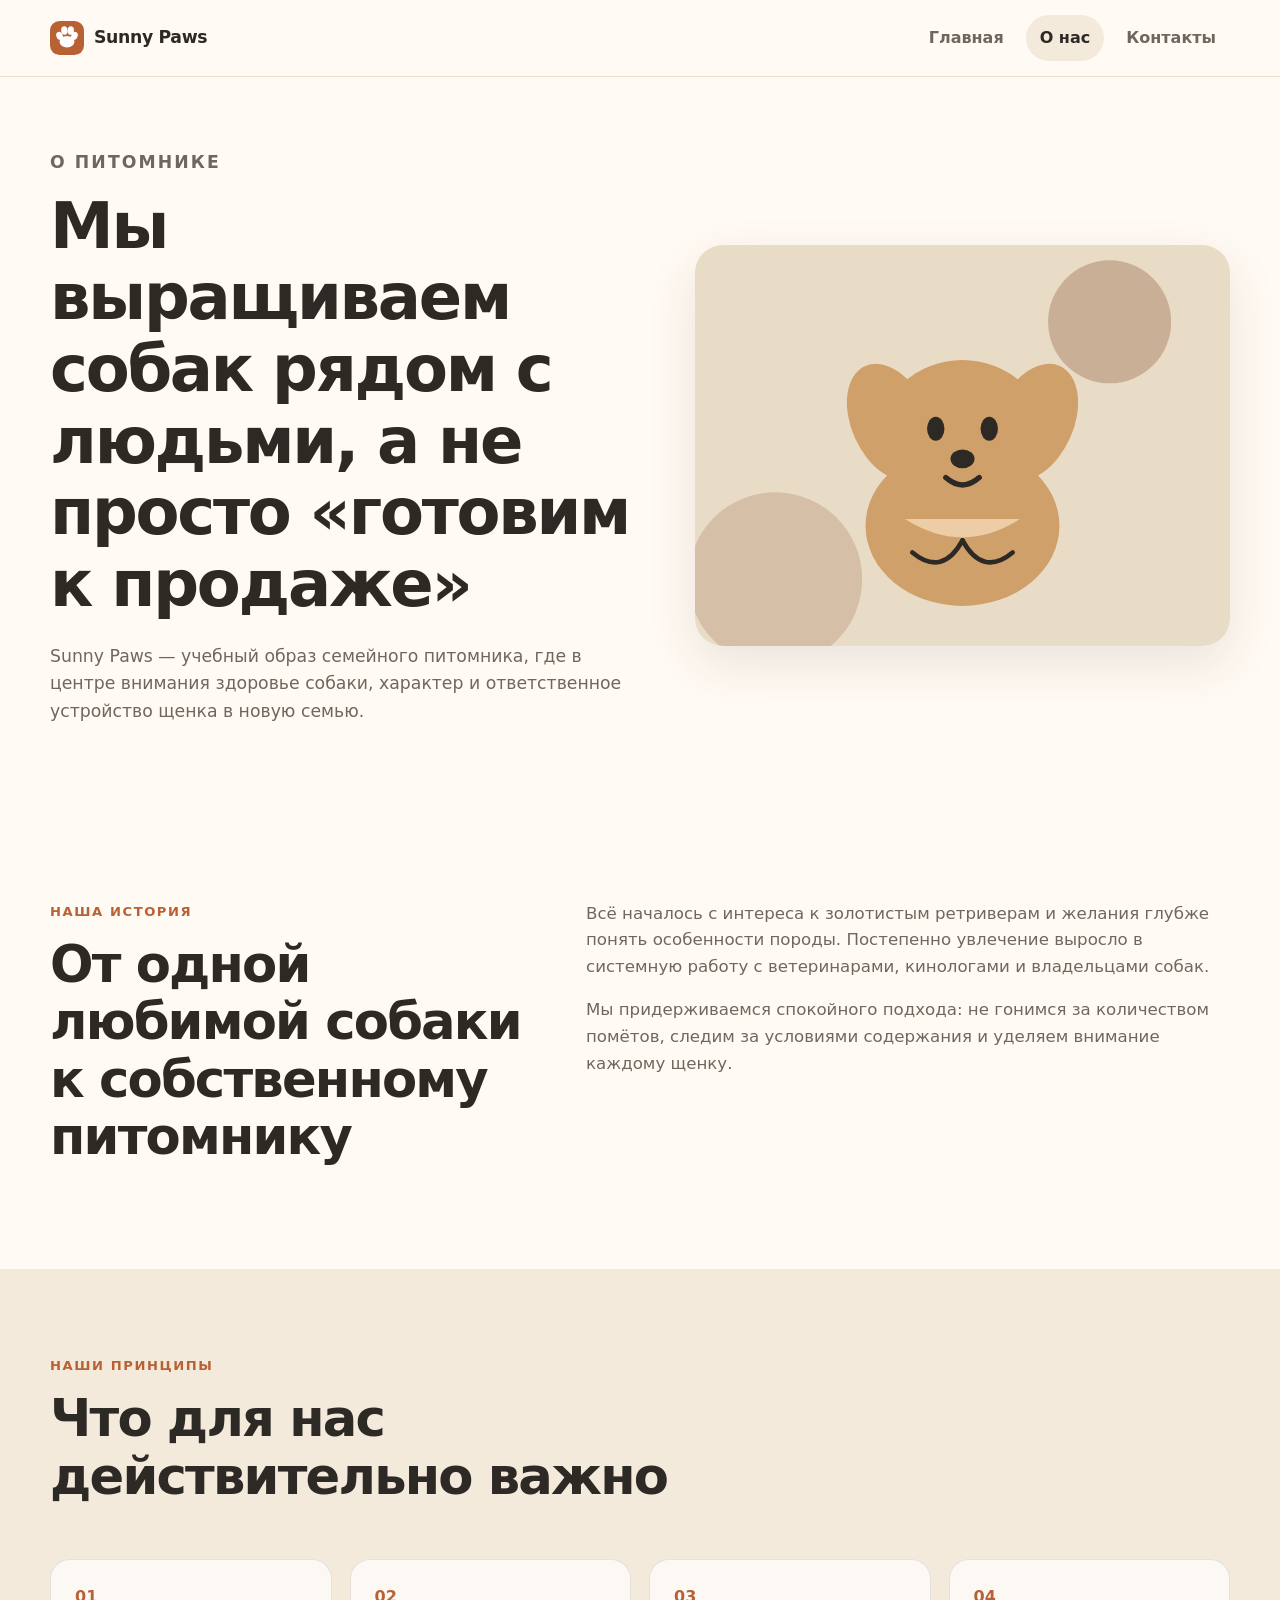
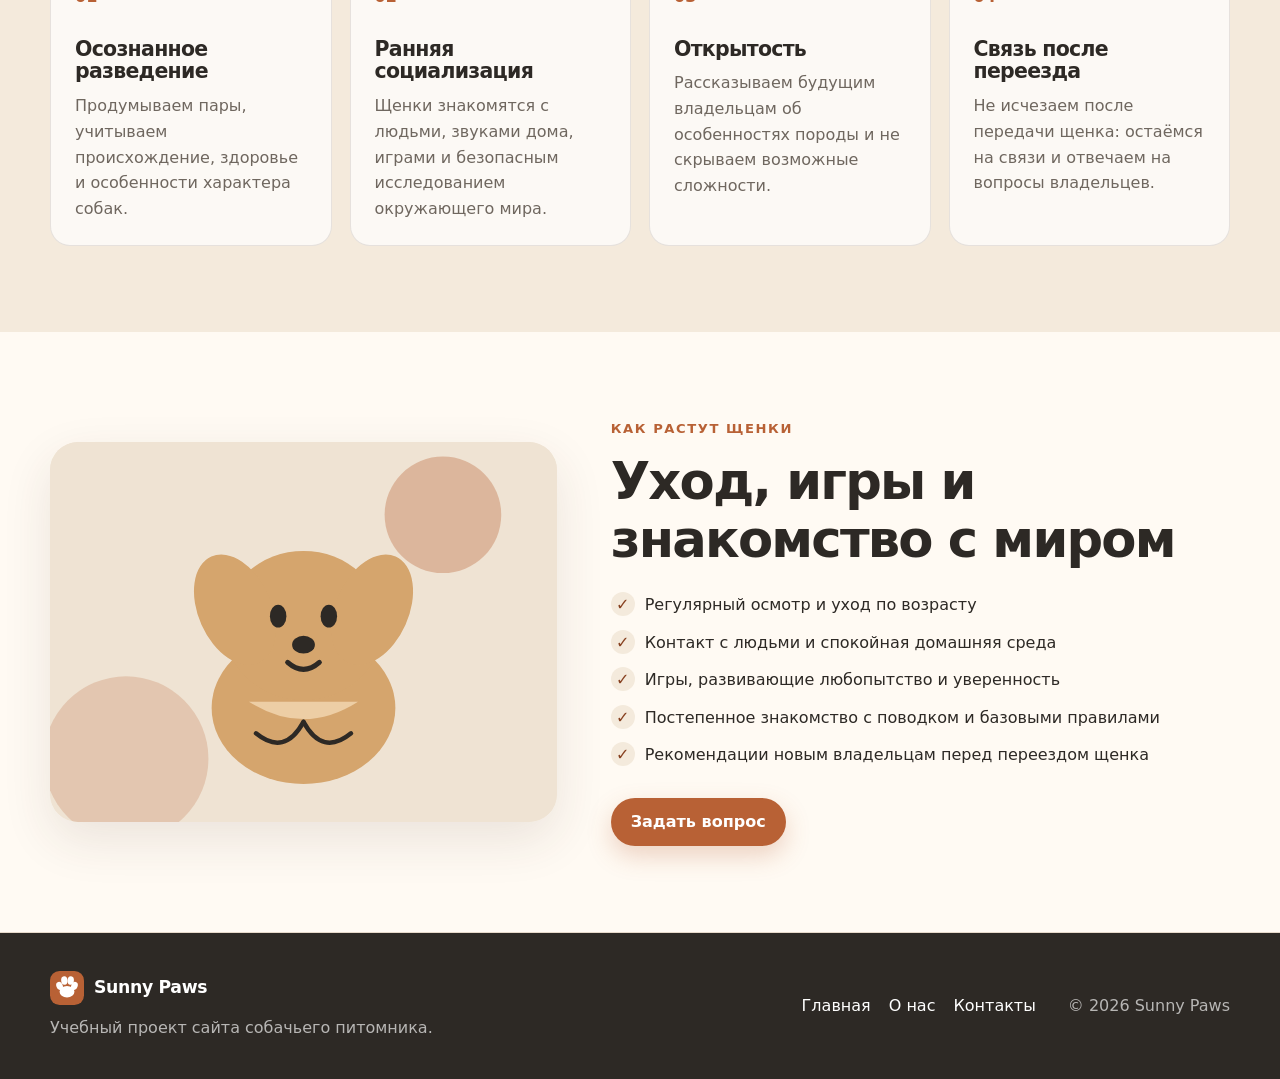
==== about.html @ 7658da3b "c" ====
<!DOCTYPE html>
<html lang="ru">
<head>
  <meta charset="UTF-8">
  <meta name="viewport" content="width=device-width, initial-scale=1.0">
  <meta name="description" content="О питомнике Sunny Paws: подход к разведению, уходу и социализации золотистых ретриверов.">
  <title>О нас — Sunny Paws</title>
  <link rel="icon" href="images/paw.svg" type="image/svg+xml">
  <link rel="stylesheet" href="css/style.css">
  <link rel="stylesheet" href="css/responsive.css">
  <script src="js/script.js" defer></script>
</head>
<body>
  <header class="site-header">
    <div class="container header-inner">
      <a class="logo" href="index.html" aria-label="Sunny Paws — на главную">
        <img src="images/paw.svg" alt="" width="34" height="34">
        <span>Sunny Paws</span>
      </a>

      <button class="menu-toggle" type="button" aria-label="Открыть меню" aria-expanded="false" aria-controls="main-nav">
        <span></span>
        <span></span>
        <span></span>
      </button>

      <nav class="main-nav" id="main-nav" aria-label="Основная навигация">
        <a href="index.html">Главная</a>
        <a class="active" href="about.html" aria-current="page">О нас</a>
        <a href="contacts.html">Контакты</a>
      </nav>
    </div>
  </header>

  <main>
    <section class="page-hero">
      <div class="container page-hero-grid">
        <div>
          <p class="eyebrow">О питомнике</p>
          <h1>Мы выращиваем собак рядом с людьми, а не просто «готовим к продаже»</h1>
          <p>
            Sunny Paws — учебный образ семейного питомника, где в центре внимания
            здоровье собаки, характер и ответственное устройство щенка в новую семью.
          </p>
        </div>
        <img src="images/about-dog.svg" alt="Иллюстрация золотистого ретривера">
      </div>
    </section>

    <section class="section">
      <div class="container story-grid">
        <div>
          <p class="eyebrow">Наша история</p>
          <h2>От одной любимой собаки к собственному питомнику</h2>
        </div>
        <div class="story-copy">
          <p>
            Всё началось с интереса к золотистым ретриверам и желания глубже понять
            особенности породы. Постепенно увлечение выросло в системную работу с
            ветеринарами, кинологами и владельцами собак.
          </p>
          <p>
            Мы придерживаемся спокойного подхода: не гонимся за количеством помётов,
            следим за условиями содержания и уделяем внимание каждому щенку.
          </p>
        </div>
      </div>
    </section>

    <section class="section section-soft">
      <div class="container">
        <div class="section-heading">
          <div>
            <p class="eyebrow">Наши принципы</p>
            <h2>Что для нас действительно важно</h2>
          </div>
        </div>

        <div class="principles-grid">
          <article class="principle-card">
            <span>01</span>
            <h3>Осознанное разведение</h3>
            <p>Продумываем пары, учитываем происхождение, здоровье и особенности характера собак.</p>
          </article>
          <article class="principle-card">
            <span>02</span>
            <h3>Ранняя социализация</h3>
            <p>Щенки знакомятся с людьми, звуками дома, играми и безопасным исследованием окружающего мира.</p>
          </article>
          <article class="principle-card">
            <span>03</span>
            <h3>Открытость</h3>
            <p>Рассказываем будущим владельцам об особенностях породы и не скрываем возможные сложности.</p>
          </article>
          <article class="principle-card">
            <span>04</span>
            <h3>Связь после переезда</h3>
            <p>Не исчезаем после передачи щенка: остаёмся на связи и отвечаем на вопросы владельцев.</p>
          </article>
        </div>
      </div>
    </section>

    <section class="section">
      <div class="container routine-grid">
        <img src="images/care-dog.svg" alt="Собака на прогулке">
        <div>
          <p class="eyebrow">Как растут щенки</p>
          <h2>Уход, игры и знакомство с миром</h2>
          <ul class="check-list">
            <li>Регулярный осмотр и уход по возрасту</li>
            <li>Контакт с людьми и спокойная домашняя среда</li>
            <li>Игры, развивающие любопытство и уверенность</li>
            <li>Постепенное знакомство с поводком и базовыми правилами</li>
            <li>Рекомендации новым владельцам перед переездом щенка</li>
          </ul>
          <a class="button button-primary" href="contacts.html">Задать вопрос</a>
        </div>
      </div>
    </section>
  </main>

  <footer class="site-footer">
    <div class="container footer-inner">
      <div>
        <a class="logo footer-logo" href="index.html">
          <img src="images/paw.svg" alt="" width="30" height="30">
          <span>Sunny Paws</span>
        </a>
        <p>Учебный проект сайта собачьего питомника.</p>
      </div>
      <nav class="footer-nav" aria-label="Навигация в подвале">
        <a href="index.html">Главная</a>
        <a href="about.html">О нас</a>
        <a href="contacts.html">Контакты</a>
      </nav>
      <p class="copyright">© <span data-current-year></span> Sunny Paws</p>
    </div>
  </footer>
</body>
</html>
---- css/style.css ----
:root {
  --bg: #fffaf3;
  --surface: #ffffff;
  --surface-soft: #f4eadc;
  --text: #2d2925;
  --muted: #6f675f;
  --accent: #b86135;
  --accent-dark: #874120;
  --line: #e6d9ca;
  --success: #2f6c4e;
  --danger: #b13d3d;
  --shadow: 0 18px 50px rgba(70, 49, 34, 0.11);
  --radius-lg: 28px;
  --radius-md: 20px;
  --radius-sm: 12px;
  --container: 1180px;
}

* {
  box-sizing: border-box;
}

html {
  scroll-behavior: smooth;
}

body {
  margin: 0;
  font-family: Inter, ui-sans-serif, system-ui, -apple-system, BlinkMacSystemFont, "Segoe UI", sans-serif;
  color: var(--text);
  background: var(--bg);
  line-height: 1.6;
}

body.menu-open {
  overflow: hidden;
}

img {
  display: block;
  max-width: 100%;
}

a {
  color: inherit;
}

button,
input,
textarea {
  font: inherit;
}

button,
a {
  -webkit-tap-highlight-color: transparent;
}

.container {
  width: min(calc(100% - 40px), var(--container));
  margin-inline: auto;
}

.site-header {
  position: sticky;
  top: 0;
  z-index: 100;
  background: rgba(255, 250, 243, 0.94);
  border-bottom: 1px solid rgba(230, 217, 202, 0.8);
  backdrop-filter: blur(12px);
}

.header-inner {
  min-height: 76px;
  display: flex;
  align-items: center;
  justify-content: space-between;
  gap: 24px;
}

.logo {
  display: inline-flex;
  align-items: center;
  gap: 10px;
  text-decoration: none;
  font-weight: 800;
  font-size: 1.08rem;
  letter-spacing: -0.02em;
}

.logo img {
  width: 34px;
  height: 34px;
}

.main-nav {
  display: flex;
  align-items: center;
  gap: 8px;
}

.main-nav a,
.footer-nav a {
  text-decoration: none;
}

.main-nav a {
  padding: 10px 14px;
  border-radius: 999px;
  color: var(--muted);
  font-weight: 700;
  transition: color 0.2s ease, background 0.2s ease;
}

.main-nav a:hover,
.main-nav a:focus-visible,
.main-nav a.active {
  color: var(--text);
  background: var(--surface-soft);
  outline: none;
}

.menu-toggle {
  display: none;
  width: 44px;
  height: 44px;
  padding: 10px;
  border: 1px solid var(--line);
  border-radius: 12px;
  background: var(--surface);
  cursor: pointer;
}

.menu-toggle span {
  display: block;
  width: 100%;
  height: 2px;
  margin: 4px 0;
  background: var(--text);
  border-radius: 999px;
  transition: transform 0.2s ease, opacity 0.2s ease;
}

.hero {
  padding: 74px 0 54px;
}

.hero-grid,
.page-hero-grid {
  display: grid;
  grid-template-columns: minmax(0, 1.05fr) minmax(320px, 0.95fr);
  align-items: center;
  gap: 54px;
}

.eyebrow {
  margin: 0 0 14px;
  color: var(--accent);
  font-weight: 800;
  font-size: 0.82rem;
  letter-spacing: 0.12em;
  text-transform: uppercase;
}

h1,
h2,
h3,
p {
  margin-top: 0;
}

h1,
h2,
h3 {
  line-height: 1.12;
  letter-spacing: -0.035em;
}

h1 {
  margin-bottom: 22px;
  font-size: clamp(2.7rem, 6vw, 5.6rem);
  max-width: 900px;
}

h2 {
  margin-bottom: 18px;
  font-size: clamp(2rem, 4vw, 3.3rem);
}

h3 {
  margin-bottom: 10px;
  font-size: 1.28rem;
}

.hero-text,
.page-hero p,
.section-heading > p,
.story-copy,
.cta p {
  color: var(--muted);
}

.hero-text {
  max-width: 660px;
  margin-bottom: 30px;
  font-size: 1.12rem;
}

.hero-actions {
  display: flex;
  flex-wrap: wrap;
  gap: 12px;
}

.button {
  display: inline-flex;
  align-items: center;
  justify-content: center;
  min-height: 48px;
  padding: 0 20px;
  border: 0;
  border-radius: 999px;
  text-decoration: none;
  font-weight: 800;
  cursor: pointer;
  transition: transform 0.2s ease, box-shadow 0.2s ease, background 0.2s ease;
}

.button:hover {
  transform: translateY(-2px);
}

.button:focus-visible {
  outline: 3px solid rgba(184, 97, 53, 0.28);
  outline-offset: 3px;
}

.button-primary {
  color: #fff;
  background: var(--accent);
  box-shadow: 0 10px 24px rgba(184, 97, 53, 0.25);
}

.button-primary:hover {
  background: var(--accent-dark);
}

.button-secondary {
  color: var(--text);
  background: var(--surface);
  border: 1px solid var(--line);
}

.button-light {
  flex: 0 0 auto;
  color: var(--accent-dark);
  background: #fff;
}

.hero-visual,
.page-hero-grid > img,
.routine-grid > img {
  overflow: hidden;
  border-radius: var(--radius-lg);
  background: var(--surface-soft);
  box-shadow: var(--shadow);
}

.hero-visual img {
  width: 100%;
  aspect-ratio: 1 / 1;
  object-fit: cover;
}

.hero-facts {
  display: grid;
  grid-template-columns: repeat(3, 1fr);
  gap: 12px;
  max-width: 660px;
  margin: 34px 0 0;
  padding: 0;
  list-style: none;
}

.hero-facts li {
  padding: 16px;
  border: 1px solid var(--line);
  border-radius: var(--radius-sm);
  background: rgba(255, 255, 255, 0.6);
}

.hero-facts strong,
.hero-facts span {
  display: block;
}

.hero-facts strong {
  font-size: 1.3rem;
}

.hero-facts span {
  margin-top: 2px;
  color: var(--muted);
  font-size: 0.82rem;
  line-height: 1.35;
}

.section {
  padding: 86px 0;
}

.section-soft {
  background: var(--surface-soft);
}

.section-heading {
  display: grid;
  grid-template-columns: minmax(0, 1.1fr) minmax(260px, 0.9fr);
  gap: 32px;
  align-items: end;
  margin-bottom: 36px;
}

.section-heading.compact {
  display: block;
  margin-bottom: 0;
}

.dog-grid {
  display: grid;
  grid-template-columns: repeat(3, 1fr);
  gap: 22px;
}

.dog-card {
  overflow: hidden;
  border: 1px solid var(--line);
  border-radius: var(--radius-md);
  background: var(--surface);
  box-shadow: 0 10px 30px rgba(70, 49, 34, 0.07);
  transition: transform 0.2s ease, box-shadow 0.2s ease;
}

.dog-card:hover {
  transform: translateY(-5px);
  box-shadow: var(--shadow);
}

.dog-card > img {
  width: 100%;
  aspect-ratio: 4 / 3;
  object-fit: cover;
}

.dog-card-body {
  padding: 22px;
}

.dog-card-body > p {
  min-height: 76px;
  color: var(--muted);
}

.dog-card-top {
  display: flex;
  justify-content: space-between;
  align-items: start;
  gap: 12px;
}

.badge {
  padding: 5px 9px;
  border-radius: 999px;
  background: var(--surface-soft);
  color: var(--accent-dark);
  font-size: 0.76rem;
  font-weight: 800;
}

.dog-meta {
  display: grid;
  grid-template-columns: 1fr 1fr;
  gap: 10px;
  margin: 18px 0 0;
}

.dog-meta div {
  padding-top: 12px;
  border-top: 1px solid var(--line);
}

.dog-meta dt {
  color: var(--muted);
  font-size: 0.78rem;
}

.dog-meta dd {
  margin: 2px 0 0;
  font-weight: 800;
}

.benefits-grid {
  display: grid;
  grid-template-columns: 0.8fr 1.2fr;
  gap: 50px;
  align-items: start;
}

.benefits {
  display: grid;
  gap: 14px;
}

.benefit {
  display: grid;
  grid-template-columns: auto 1fr;
  gap: 18px;
  padding: 24px;
  border-radius: var(--radius-md);
  background: rgba(255, 255, 255, 0.72);
}

.benefit p,
.principle-card p {
  margin-bottom: 0;
  color: var(--muted);
}

.benefit-number {
  display: grid;
  place-items: center;
  width: 48px;
  height: 48px;
  border-radius: 50%;
  background: var(--text);
  color: #fff;
  font-weight: 800;
}

.cta {
  display: flex;
  align-items: center;
  justify-content: space-between;
  gap: 34px;
  padding: 44px;
  border-radius: var(--radius-lg);
  color: #fff;
  background: var(--accent);
}

.cta h2 {
  max-width: 720px;
}

.cta p {
  max-width: 700px;
  margin-bottom: 0;
  color: rgba(255, 255, 255, 0.82);
}

.cta .eyebrow {
  color: #ffe6d5;
}

.site-footer {
  padding: 38px 0;
  border-top: 1px solid var(--line);
  background: #2d2925;
  color: #fff;
}

.footer-inner {
  display: grid;
  grid-template-columns: 1fr auto auto;
  align-items: center;
  gap: 32px;
}

.footer-logo {
  margin-bottom: 10px;
}

.footer-inner p {
  margin-bottom: 0;
  color: rgba(255, 255, 255, 0.66);
}

.footer-nav {
  display: flex;
  gap: 18px;
}

.footer-nav a:hover,
.footer-nav a:focus-visible {
  text-decoration: underline;
}

.copyright {
  white-space: nowrap;
}

.page-hero {
  padding: 72px 0;
}

.page-hero h1 {
  font-size: clamp(2.5rem, 5vw, 4.6rem);
}

.page-hero p {
  max-width: 670px;
  font-size: 1.08rem;
}

.page-hero-grid > img {
  width: 100%;
  aspect-ratio: 4 / 3;
  object-fit: cover;
}

.story-grid {
  display: grid;
  grid-template-columns: 0.85fr 1.15fr;
  gap: 60px;
}

.story-copy {
  font-size: 1.04rem;
}

.principles-grid {
  display: grid;
  grid-template-columns: repeat(4, 1fr);
  gap: 18px;
}

.principle-card {
  min-height: 230px;
  padding: 24px;
  border: 1px solid rgba(111, 103, 95, 0.16);
  border-radius: var(--radius-md);
  background: rgba(255, 255, 255, 0.72);
}

.principle-card > span {
  display: inline-block;
  margin-bottom: 28px;
  color: var(--accent);
  font-weight: 900;
}

.routine-grid {
  display: grid;
  grid-template-columns: 0.9fr 1.1fr;
  align-items: center;
  gap: 54px;
}

.routine-grid > img {
  width: 100%;
  aspect-ratio: 4 / 3;
  object-fit: cover;
}

.check-list {
  display: grid;
  gap: 12px;
  margin: 24px 0 30px;
  padding: 0;
  list-style: none;
}

.check-list li {
  position: relative;
  padding-left: 34px;
}

.check-list li::before {
  content: "✓";
  position: absolute;
  left: 0;
  top: 0;
  display: grid;
  place-items: center;
  width: 24px;
  height: 24px;
  border-radius: 50%;
  background: var(--surface-soft);
  color: var(--accent-dark);
  font-weight: 900;
}

.contact-grid {
  display: grid;
  grid-template-columns: 0.75fr 1.25fr;
  gap: 30px;
  align-items: start;
}

.contact-panel,
.form-card {
  border-radius: var(--radius-lg);
}

.contact-panel {
  padding: 32px;
  background: var(--text);
  color: #fff;
}

.contact-panel .eyebrow {
  color: #f5c7a9;
}

.contact-list {
  display: grid;
  gap: 22px;
  margin-top: 30px;
}

.contact-list div {
  padding-bottom: 18px;
  border-bottom: 1px solid rgba(255, 255, 255, 0.14);
}

.contact-label {
  display: block;
  margin-bottom: 4px;
  color: rgba(255, 255, 255, 0.58);
  font-size: 0.78rem;
  font-weight: 800;
  letter-spacing: 0.08em;
  text-transform: uppercase;
}

.contact-list a {
  text-underline-offset: 4px;
}

.contact-list p {
  margin-bottom: 0;
}

.contact-note {
  margin: 28px 0 0;
  color: rgba(255, 255, 255, 0.62);
  font-size: 0.9rem;
}

.form-card {
  padding: 34px;
  border: 1px solid var(--line);
  background: var(--surface);
  box-shadow: var(--shadow);
}

.form-row {
  display: grid;
  grid-template-columns: 1fr 1fr;
  gap: 16px;
}

.form-group {
  margin-bottom: 18px;
}

.form-group label {
  display: inline-block;
  margin-bottom: 7px;
  font-weight: 800;
}

input,
textarea {
  width: 100%;
  border: 1px solid #cab9a7;
  border-radius: 12px;
  background: #fffdf9;
  color: var(--text);
  outline: none;
  transition: border-color 0.2s ease, box-shadow 0.2s ease;
}

input {
  height: 50px;
  padding: 0 14px;
}

textarea {
  min-height: 145px;
  padding: 14px;
  resize: vertical;
}

input:focus,
textarea:focus {
  border-color: var(--accent);
  box-shadow: 0 0 0 4px rgba(184, 97, 53, 0.12);
}

input.is-invalid,
textarea.is-invalid {
  border-color: var(--danger);
}

.error-message {
  display: block;
  min-height: 20px;
  margin-top: 5px;
  color: var(--danger);
  font-size: 0.8rem;
}

.checkbox {
  display: flex;
  gap: 10px;
  align-items: flex-start;
  margin-top: 4px;
  color: var(--muted);
  cursor: pointer;
}

.checkbox input {
  flex: 0 0 auto;
  width: 18px;
  height: 18px;
  margin-top: 3px;
}

.checkbox-error {
  margin-bottom: 12px;
}

.submit-button {
  width: 100%;
  margin-top: 6px;
}

.form-status {
  display: none;
  margin-top: 16px;
  padding: 13px 15px;
  border-radius: 12px;
  font-weight: 700;
}

.form-status.success {
  display: block;
  color: var(--success);
  background: #e9f4ee;
}

.form-status.error {
  display: block;
  color: var(--danger);
  background: #fbecec;
}

::selection {
  background: #efc6ad;
  color: #271b14;
}
---- css/responsive.css ----
@media (max-width: 980px) {
  .hero-grid,
  .page-hero-grid,
  .benefits-grid,
  .story-grid,
  .routine-grid,
  .contact-grid {
    grid-template-columns: 1fr;
  }

  .hero-visual,
  .page-hero-grid > img,
  .routine-grid > img {
    max-width: 680px;
  }

  .hero-grid,
  .page-hero-grid {
    gap: 36px;
  }

  .dog-grid {
    grid-template-columns: repeat(2, 1fr);
  }

  .principles-grid {
    grid-template-columns: repeat(2, 1fr);
  }

  .footer-inner {
    grid-template-columns: 1fr 1fr;
  }

  .copyright {
    grid-column: 1 / -1;
  }
}

@media (max-width: 720px) {
  .container {
    width: min(calc(100% - 28px), var(--container));
  }

  .header-inner {
    min-height: 68px;
  }

  .menu-toggle {
    display: block;
    position: relative;
    z-index: 110;
  }

  .menu-toggle[aria-expanded="true"] span:nth-child(1) {
    transform: translateY(6px) rotate(45deg);
  }

  .menu-toggle[aria-expanded="true"] span:nth-child(2) {
    opacity: 0;
  }

  .menu-toggle[aria-expanded="true"] span:nth-child(3) {
    transform: translateY(-6px) rotate(-45deg);
  }

  .main-nav {
    position: fixed;
    inset: 68px 0 auto;
    display: grid;
    gap: 4px;
    padding: 18px 14px 26px;
    border-bottom: 1px solid var(--line);
    background: var(--bg);
    box-shadow: 0 18px 28px rgba(70, 49, 34, 0.12);
    transform: translateY(-130%);
    opacity: 0;
    pointer-events: none;
    transition: transform 0.25s ease, opacity 0.25s ease;
  }

  .main-nav.is-open {
    transform: translateY(0);
    opacity: 1;
    pointer-events: auto;
  }

  .main-nav a {
    padding: 12px 14px;
  }

  .hero,
  .page-hero {
    padding: 52px 0 38px;
  }

  .section {
    padding: 62px 0;
  }

  .section-heading {
    grid-template-columns: 1fr;
    gap: 10px;
  }

  .dog-grid,
  .principles-grid,
  .form-row {
    grid-template-columns: 1fr;
  }

  .dog-card-body > p {
    min-height: auto;
  }

  .hero-facts {
    grid-template-columns: 1fr;
  }

  .cta {
    align-items: flex-start;
    flex-direction: column;
    padding: 30px;
  }

  .footer-inner {
    grid-template-columns: 1fr;
    align-items: start;
  }

  .footer-nav {
    flex-wrap: wrap;
  }

  .copyright {
    grid-column: auto;
  }

  .form-card,
  .contact-panel {
    padding: 24px;
  }
}

@media (max-width: 480px) {
  h1 {
    font-size: clamp(2.35rem, 13vw, 3.2rem);
  }

  h2 {
    font-size: clamp(1.85rem, 9vw, 2.45rem);
  }

  .hero-actions {
    display: grid;
  }

  .button {
    width: 100%;
  }

  .dog-meta {
    grid-template-columns: 1fr;
  }

  .cta {
    border-radius: 20px;
  }
}

@media (max-width: 320px) {
  .container {
    width: calc(100% - 20px);
  }

  .logo {
    font-size: 0.98rem;
  }

  .logo img {
    width: 30px;
    height: 30px;
  }

  .form-card,
  .contact-panel,
  .dog-card-body,
  .principle-card,
  .benefit {
    padding: 18px;
  }
}

@media (prefers-reduced-motion: reduce) {
  *,
  *::before,
  *::after {
    scroll-behavior: auto !important;
    transition-duration: 0.01ms !important;
    animation-duration: 0.01ms !important;
  }
}
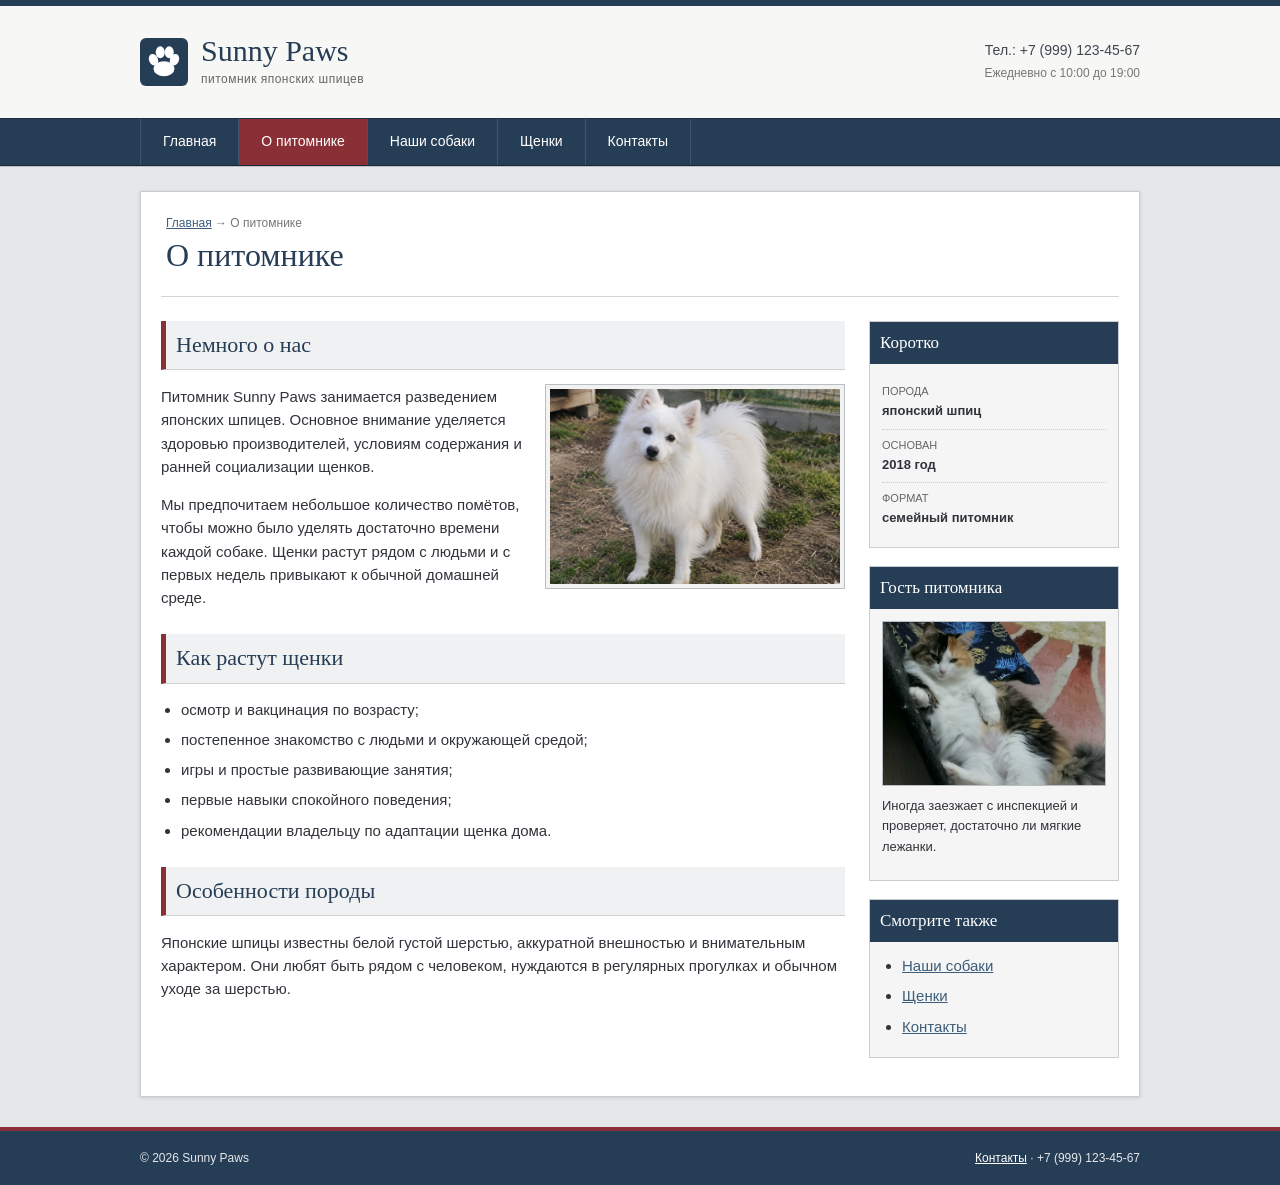
==== commit 2b30cd59: "lala" ====
--- a/about.html
+++ b/about.html
@@ -3,139 +3,98 @@
 <head>
   <meta charset="UTF-8">
   <meta name="viewport" content="width=device-width, initial-scale=1.0">
-  <meta name="description" content="О питомнике Sunny Paws: подход к разведению, уходу и социализации золотистых ретриверов.">
-  <title>О нас — Sunny Paws</title>
+  <meta name="description" content="О питомнике Sunny Paws и японских шпицах.">
+  <title>О питомнике — Sunny Paws</title>
   <link rel="icon" href="images/paw.svg" type="image/svg+xml">
   <link rel="stylesheet" href="css/style.css">
   <link rel="stylesheet" href="css/responsive.css">
   <script src="js/script.js" defer></script>
 </head>
 <body>
-  <header class="site-header">
-    <div class="container header-inner">
-      <a class="logo" href="index.html" aria-label="Sunny Paws — на главную">
-        <img src="images/paw.svg" alt="" width="34" height="34">
-        <span>Sunny Paws</span>
-      </a>
 
-      <button class="menu-toggle" type="button" aria-label="Открыть меню" aria-expanded="false" aria-controls="main-nav">
-        <span></span>
-        <span></span>
-        <span></span>
-      </button>
+<header class="site-header">
+  <div class="site-wrap header-top">
+    <a class="site-name" href="index.html">
+      <img src="images/paw.svg" alt="" width="48" height="48">
+      <span>
+        <strong>Sunny Paws</strong>
+        <small>питомник японских шпицев</small>
+      </span>
+    </a>
+    <p class="header-contact">Тел.: +7 (999) 123-45-67<br><span>Ежедневно с 10:00 до 19:00</span></p>
+    <button class="menu-toggle" type="button" aria-expanded="false" aria-controls="main-nav">Меню</button>
+  </div>
+  <nav class="main-nav" id="main-nav" aria-label="Основная навигация">
+    <div class="site-wrap nav-inner">
+      <a href="index.html">Главная</a><a class="active" href="about.html" aria-current="page">О питомнике</a><a href="dogs.html">Наши собаки</a><a href="puppies.html">Щенки</a><a href="contacts.html">Контакты</a>
+    </div>
+  </nav>
+</header>
+<main class="site-wrap content">
+  <div class="page-heading">
+    <p class="crumb"><a href="index.html">Главная</a> → О питомнике</p>
+    <h1>О питомнике</h1>
+  </div>
 
-      <nav class="main-nav" id="main-nav" aria-label="Основная навигация">
-        <a href="index.html">Главная</a>
-        <a class="active" href="about.html" aria-current="page">О нас</a>
-        <a href="contacts.html">Контакты</a>
-      </nav>
+  <div class="two-columns">
+    <div class="main-column">
+      <section class="block">
+        <h2 class="block-title">Немного о нас</h2>
+        <img class="article-photo" src="images/dog-alma.png" alt="Японский шпиц">
+        <p>Питомник Sunny Paws занимается разведением японских шпицев. Основное внимание уделяется здоровью производителей, условиям содержания и ранней социализации щенков.</p>
+        <p>Мы предпочитаем небольшое количество помётов, чтобы можно было уделять достаточно времени каждой собаке. Щенки растут рядом с людьми и с первых недель привыкают к обычной домашней среде.</p>
+      </section>
+
+      <section class="block">
+        <h2 class="block-title">Как растут щенки</h2>
+        <ul class="normal-list">
+          <li>осмотр и вакцинация по возрасту;</li>
+          <li>постепенное знакомство с людьми и окружающей средой;</li>
+          <li>игры и простые развивающие занятия;</li>
+          <li>первые навыки спокойного поведения;</li>
+          <li>рекомендации владельцу по адаптации щенка дома.</li>
+        </ul>
+      </section>
+
+      <section class="block">
+        <h2 class="block-title">Особенности породы</h2>
+        <p>Японские шпицы известны белой густой шерстью, аккуратной внешностью и внимательным характером. Они любят быть рядом с человеком, нуждаются в регулярных прогулках и обычном уходе за шерстью.</p>
+      </section>
     </div>
-  </header>
 
-  <main>
-    <section class="page-hero">
-      <div class="container page-hero-grid">
-        <div>
-          <p class="eyebrow">О питомнике</p>
-          <h1>Мы выращиваем собак рядом с людьми, а не просто «готовим к продаже»</h1>
-          <p>
-            Sunny Paws — учебный образ семейного питомника, где в центре внимания
-            здоровье собаки, характер и ответственное устройство щенка в новую семью.
-          </p>
-        </div>
-        <img src="images/about-dog.svg" alt="Иллюстрация золотистого ретривера">
-      </div>
-    </section>
+    <aside class="sidebar">
+      <section class="side-box">
+        <h2>Коротко</h2>
+        <dl class="facts">
+          <div><dt>Порода</dt><dd>японский шпиц</dd></div>
+          <div><dt>Основан</dt><dd>2018 год</dd></div>
+          <div><dt>Формат</dt><dd>семейный питомник</dd></div>
+        </dl>
+      </section>
+      <section class="side-box guest-pet-box">
+        <h2>Гость питомника</h2>
+        <img src="images/guest-cat.png" alt="Кошка — гость питомника">
+        <p>Иногда заезжает с инспекцией и проверяет, достаточно ли мягкие лежанки.</p>
+      </section>
 
-    <section class="section">
-      <div class="container story-grid">
-        <div>
-          <p class="eyebrow">Наша история</p>
-          <h2>От одной любимой собаки к собственному питомнику</h2>
-        </div>
-        <div class="story-copy">
-          <p>
-            Всё началось с интереса к золотистым ретриверам и желания глубже понять
-            особенности породы. Постепенно увлечение выросло в системную работу с
-            ветеринарами, кинологами и владельцами собак.
-          </p>
-          <p>
-            Мы придерживаемся спокойного подхода: не гонимся за количеством помётов,
-            следим за условиями содержания и уделяем внимание каждому щенку.
-          </p>
-        </div>
-      </div>
-    </section>
+      <section class="side-box">
+        <h2>Смотрите также</h2>
+        <ul class="link-list">
+          <li><a href="dogs.html">Наши собаки</a></li>
+          <li><a href="puppies.html">Щенки</a></li>
+          <li><a href="contacts.html">Контакты</a></li>
+        </ul>
+      </section>
+    </aside>
+  </div>
+</main>
 
-    <section class="section section-soft">
-      <div class="container">
-        <div class="section-heading">
-          <div>
-            <p class="eyebrow">Наши принципы</p>
-            <h2>Что для нас действительно важно</h2>
-          </div>
-        </div>
+<footer class="site-footer">
+  <div class="site-wrap footer-inner">
+    <p>© <span data-current-year></span> Sunny Paws</p>
+    <p><a href="contacts.html">Контакты</a> · +7 (999) 123-45-67</p>
+  </div>
+</footer>
 
-        <div class="principles-grid">
-          <article class="principle-card">
-            <span>01</span>
-            <h3>Осознанное разведение</h3>
-            <p>Продумываем пары, учитываем происхождение, здоровье и особенности характера собак.</p>
-          </article>
-          <article class="principle-card">
-            <span>02</span>
-            <h3>Ранняя социализация</h3>
-            <p>Щенки знакомятся с людьми, звуками дома, играми и безопасным исследованием окружающего мира.</p>
-          </article>
-          <article class="principle-card">
-            <span>03</span>
-            <h3>Открытость</h3>
-            <p>Рассказываем будущим владельцам об особенностях породы и не скрываем возможные сложности.</p>
-          </article>
-          <article class="principle-card">
-            <span>04</span>
-            <h3>Связь после переезда</h3>
-            <p>Не исчезаем после передачи щенка: остаёмся на связи и отвечаем на вопросы владельцев.</p>
-          </article>
-        </div>
-      </div>
-    </section>
-
-    <section class="section">
-      <div class="container routine-grid">
-        <img src="images/care-dog.svg" alt="Собака на прогулке">
-        <div>
-          <p class="eyebrow">Как растут щенки</p>
-          <h2>Уход, игры и знакомство с миром</h2>
-          <ul class="check-list">
-            <li>Регулярный осмотр и уход по возрасту</li>
-            <li>Контакт с людьми и спокойная домашняя среда</li>
-            <li>Игры, развивающие любопытство и уверенность</li>
-            <li>Постепенное знакомство с поводком и базовыми правилами</li>
-            <li>Рекомендации новым владельцам перед переездом щенка</li>
-          </ul>
-          <a class="button button-primary" href="contacts.html">Задать вопрос</a>
-        </div>
-      </div>
-    </section>
-  </main>
-
-  <footer class="site-footer">
-    <div class="container footer-inner">
-      <div>
-        <a class="logo footer-logo" href="index.html">
-          <img src="images/paw.svg" alt="" width="30" height="30">
-          <span>Sunny Paws</span>
-        </a>
-        <p>Учебный проект сайта собачьего питомника.</p>
-      </div>
-      <nav class="footer-nav" aria-label="Навигация в подвале">
-        <a href="index.html">Главная</a>
-        <a href="about.html">О нас</a>
-        <a href="contacts.html">Контакты</a>
-      </nav>
-      <p class="copyright">© <span data-current-year></span> Sunny Paws</p>
-    </div>
-  </footer>
 </body>
 </html>
--- a/css/style.css
+++ b/css/style.css
@@ -1,762 +1,687 @@
-:root {
-  --bg: #fffaf3;
-  --surface: #ffffff;
-  --surface-soft: #f4eadc;
-  --text: #2d2925;
-  --muted: #6f675f;
-  --accent: #b86135;
-  --accent-dark: #874120;
-  --line: #e6d9ca;
-  --success: #2f6c4e;
-  --danger: #b13d3d;
-  --shadow: 0 18px 50px rgba(70, 49, 34, 0.11);
-  --radius-lg: 28px;
-  --radius-md: 20px;
-  --radius-sm: 12px;
-  --container: 1180px;
-}
-
-* {
-  box-sizing: border-box;
-}
-
-html {
-  scroll-behavior: smooth;
-}
+* { box-sizing: border-box; }
+
+html { scroll-behavior: smooth; }
 
 body {
   margin: 0;
-  font-family: Inter, ui-sans-serif, system-ui, -apple-system, BlinkMacSystemFont, "Segoe UI", sans-serif;
-  color: var(--text);
-  background: var(--bg);
-  line-height: 1.6;
-}
-
-body.menu-open {
-  overflow: hidden;
-}
-
-img {
-  display: block;
-  max-width: 100%;
-}
-
-a {
-  color: inherit;
-}
-
-button,
-input,
-textarea {
-  font: inherit;
-}
-
-button,
-a {
-  -webkit-tap-highlight-color: transparent;
-}
-
-.container {
-  width: min(calc(100% - 40px), var(--container));
-  margin-inline: auto;
+  color: #30343a;
+  background: #e5e7e9;
+  font-family: Arial, Helvetica, sans-serif;
+  font-size: 15px;
+  line-height: 1.55;
+}
+
+img { max-width: 100%; height: auto; }
+
+a { color: #3d5d7a; }
+a:hover { color: #8a2f35; }
+
+.site-wrap {
+  width: 1000px;
+  max-width: calc(100% - 30px);
+  margin: 0 auto;
 }
 
 .site-header {
-  position: sticky;
-  top: 0;
-  z-index: 100;
-  background: rgba(255, 250, 243, 0.94);
-  border-bottom: 1px solid rgba(230, 217, 202, 0.8);
-  backdrop-filter: blur(12px);
-}
-
-.header-inner {
-  min-height: 76px;
+  background: #f7f7f5;
+  border-top: 6px solid #263d56;
+  border-bottom: 1px solid #bfc3c7;
+}
+
+.header-top {
+  min-height: 112px;
   display: flex;
   align-items: center;
   justify-content: space-between;
   gap: 24px;
 }
 
-.logo {
-  display: inline-flex;
-  align-items: center;
-  gap: 10px;
-  text-decoration: none;
-  font-weight: 800;
-  font-size: 1.08rem;
-  letter-spacing: -0.02em;
-}
-
-.logo img {
-  width: 34px;
-  height: 34px;
-}
-
-.main-nav {
+.site-name {
   display: flex;
   align-items: center;
-  gap: 8px;
-}
-
-.main-nav a,
-.footer-nav a {
+  gap: 13px;
+  color: #263d56;
   text-decoration: none;
 }
 
+.site-name img { width: 48px; height: 48px; }
+
+.site-name strong,
+.site-name small { display: block; }
+
+.site-name strong {
+  font-family: Georgia, "Times New Roman", serif;
+  font-size: 30px;
+  font-weight: normal;
+  line-height: 1.05;
+}
+
+.site-name small {
+  margin-top: 4px;
+  color: #666;
+  font-size: 12px;
+  letter-spacing: .04em;
+}
+
+.header-contact {
+  margin: 0;
+  text-align: right;
+  color: #3f4650;
+  font-size: 14px;
+}
+
+.header-contact span {
+  color: #777;
+  font-size: 12px;
+}
+
+.main-nav {
+  background: #263d56;
+  border-top: 1px solid #1d3044;
+  border-bottom: 1px solid #172839;
+}
+
+.nav-inner { display: flex; }
+
 .main-nav a {
-  padding: 10px 14px;
-  border-radius: 999px;
-  color: var(--muted);
-  font-weight: 700;
-  transition: color 0.2s ease, background 0.2s ease;
-}
+  display: block;
+  padding: 12px 22px;
+  border-right: 1px solid #40556c;
+  color: #fff;
+  text-decoration: none;
+  font-size: 14px;
+}
+
+.main-nav a:first-child { border-left: 1px solid #40556c; }
 
 .main-nav a:hover,
-.main-nav a:focus-visible,
 .main-nav a.active {
-  color: var(--text);
-  background: var(--surface-soft);
-  outline: none;
-}
-
-.menu-toggle {
-  display: none;
-  width: 44px;
-  height: 44px;
-  padding: 10px;
-  border: 1px solid var(--line);
-  border-radius: 12px;
-  background: var(--surface);
-  cursor: pointer;
-}
-
-.menu-toggle span {
+  background: #8a2f35;
+  color: #fff;
+}
+
+.menu-toggle { display: none; }
+
+.content {
+  margin-top: 24px;
+  margin-bottom: 30px;
+  padding: 20px;
+  background: #fff;
+  border: 1px solid #c9ccd0;
+  box-shadow: 0 1px 4px rgba(0,0,0,.12);
+}
+
+.welcome {
+  display: grid;
+  grid-template-columns: 1fr 390px;
+  gap: 26px;
+  padding: 5px 5px 24px;
+  border-bottom: 1px solid #d2d5d8;
+}
+
+.welcome h1,
+.page-heading h1 {
+  margin: 5px 0 14px;
+  color: #263d56;
+  font-family: Georgia, "Times New Roman", serif;
+  font-size: 34px;
+  font-weight: normal;
+  line-height: 1.15;
+}
+
+.welcome p { margin: 0 0 13px; }
+
+.welcome-photo {
+  padding: 4px;
+  background: #f2f2f2;
+  border: 1px solid #b9bec3;
+}
+
+.welcome-photo img {
   display: block;
   width: 100%;
-  height: 2px;
-  margin: 4px 0;
-  background: var(--text);
-  border-radius: 999px;
-  transition: transform 0.2s ease, opacity 0.2s ease;
-}
-
-.hero {
-  padding: 74px 0 54px;
-}
-
-.hero-grid,
-.page-hero-grid {
-  display: grid;
-  grid-template-columns: minmax(0, 1.05fr) minmax(320px, 0.95fr);
-  align-items: center;
-  gap: 54px;
-}
-
-.eyebrow {
-  margin: 0 0 14px;
-  color: var(--accent);
-  font-weight: 800;
-  font-size: 0.82rem;
-  letter-spacing: 0.12em;
-  text-transform: uppercase;
-}
-
-h1,
-h2,
-h3,
-p {
-  margin-top: 0;
-}
-
-h1,
-h2,
-h3 {
-  line-height: 1.12;
-  letter-spacing: -0.035em;
-}
-
-h1 {
-  margin-bottom: 22px;
-  font-size: clamp(2.7rem, 6vw, 5.6rem);
-  max-width: 900px;
-}
-
-h2 {
-  margin-bottom: 18px;
-  font-size: clamp(2rem, 4vw, 3.3rem);
-}
-
-h3 {
-  margin-bottom: 10px;
-  font-size: 1.28rem;
-}
-
-.hero-text,
-.page-hero p,
-.section-heading > p,
-.story-copy,
-.cta p {
-  color: var(--muted);
-}
-
-.hero-text {
-  max-width: 660px;
-  margin-bottom: 30px;
-  font-size: 1.12rem;
-}
-
-.hero-actions {
-  display: flex;
-  flex-wrap: wrap;
-  gap: 12px;
-}
-
-.button {
-  display: inline-flex;
-  align-items: center;
-  justify-content: center;
-  min-height: 48px;
-  padding: 0 20px;
-  border: 0;
-  border-radius: 999px;
-  text-decoration: none;
-  font-weight: 800;
-  cursor: pointer;
-  transition: transform 0.2s ease, box-shadow 0.2s ease, background 0.2s ease;
-}
-
-.button:hover {
-  transform: translateY(-2px);
-}
-
-.button:focus-visible {
-  outline: 3px solid rgba(184, 97, 53, 0.28);
-  outline-offset: 3px;
-}
-
-.button-primary {
-  color: #fff;
-  background: var(--accent);
-  box-shadow: 0 10px 24px rgba(184, 97, 53, 0.25);
-}
-
-.button-primary:hover {
-  background: var(--accent-dark);
-}
-
-.button-secondary {
-  color: var(--text);
-  background: var(--surface);
-  border: 1px solid var(--line);
-}
-
-.button-light {
-  flex: 0 0 auto;
-  color: var(--accent-dark);
-  background: #fff;
-}
-
-.hero-visual,
-.page-hero-grid > img,
-.routine-grid > img {
-  overflow: hidden;
-  border-radius: var(--radius-lg);
-  background: var(--surface-soft);
-  box-shadow: var(--shadow);
-}
-
-.hero-visual img {
-  width: 100%;
-  aspect-ratio: 1 / 1;
+  height: 265px;
   object-fit: cover;
 }
 
-.hero-facts {
-  display: grid;
-  grid-template-columns: repeat(3, 1fr);
-  gap: 12px;
-  max-width: 660px;
-  margin: 34px 0 0;
-  padding: 0;
-  list-style: none;
-}
-
-.hero-facts li {
-  padding: 16px;
-  border: 1px solid var(--line);
-  border-radius: var(--radius-sm);
-  background: rgba(255, 255, 255, 0.6);
-}
-
-.hero-facts strong,
-.hero-facts span {
-  display: block;
-}
-
-.hero-facts strong {
-  font-size: 1.3rem;
-}
-
-.hero-facts span {
-  margin-top: 2px;
-  color: var(--muted);
-  font-size: 0.82rem;
-  line-height: 1.35;
-}
-
-.section {
-  padding: 86px 0;
-}
-
-.section-soft {
-  background: var(--surface-soft);
-}
-
-.section-heading {
-  display: grid;
-  grid-template-columns: minmax(0, 1.1fr) minmax(260px, 0.9fr);
-  gap: 32px;
-  align-items: end;
-  margin-bottom: 36px;
-}
-
-.section-heading.compact {
-  display: block;
-  margin-bottom: 0;
-}
-
-.dog-grid {
-  display: grid;
-  grid-template-columns: repeat(3, 1fr);
-  gap: 22px;
-}
-
-.dog-card {
-  overflow: hidden;
-  border: 1px solid var(--line);
-  border-radius: var(--radius-md);
-  background: var(--surface);
-  box-shadow: 0 10px 30px rgba(70, 49, 34, 0.07);
-  transition: transform 0.2s ease, box-shadow 0.2s ease;
-}
-
-.dog-card:hover {
-  transform: translateY(-5px);
-  box-shadow: var(--shadow);
-}
-
-.dog-card > img {
-  width: 100%;
-  aspect-ratio: 4 / 3;
-  object-fit: cover;
-}
-
-.dog-card-body {
-  padding: 22px;
-}
-
-.dog-card-body > p {
-  min-height: 76px;
-  color: var(--muted);
-}
-
-.dog-card-top {
-  display: flex;
-  justify-content: space-between;
-  align-items: start;
-  gap: 12px;
-}
-
-.badge {
-  padding: 5px 9px;
-  border-radius: 999px;
-  background: var(--surface-soft);
-  color: var(--accent-dark);
-  font-size: 0.76rem;
-  font-weight: 800;
-}
-
-.dog-meta {
-  display: grid;
-  grid-template-columns: 1fr 1fr;
-  gap: 10px;
-  margin: 18px 0 0;
-}
-
-.dog-meta div {
-  padding-top: 12px;
-  border-top: 1px solid var(--line);
-}
-
-.dog-meta dt {
-  color: var(--muted);
-  font-size: 0.78rem;
-}
-
-.dog-meta dd {
-  margin: 2px 0 0;
-  font-weight: 800;
-}
-
-.benefits-grid {
-  display: grid;
-  grid-template-columns: 0.8fr 1.2fr;
-  gap: 50px;
-  align-items: start;
-}
-
-.benefits {
-  display: grid;
-  gap: 14px;
-}
-
-.benefit {
-  display: grid;
-  grid-template-columns: auto 1fr;
-  gap: 18px;
-  padding: 24px;
-  border-radius: var(--radius-md);
-  background: rgba(255, 255, 255, 0.72);
-}
-
-.benefit p,
-.principle-card p {
-  margin-bottom: 0;
-  color: var(--muted);
-}
-
-.benefit-number {
-  display: grid;
-  place-items: center;
-  width: 48px;
-  height: 48px;
-  border-radius: 50%;
-  background: var(--text);
-  color: #fff;
-  font-weight: 800;
-}
-
-.cta {
+.crumb {
+  margin: 0;
+  color: #777;
+  font-size: 12px;
+}
+
+.plain-links { font-size: 14px; }
+
+.two-columns {
+  display: grid;
+  grid-template-columns: minmax(0,1fr) 250px;
+  gap: 24px;
+  margin-top: 24px;
+}
+
+.main-column { min-width: 0; }
+
+.block { margin-bottom: 25px; }
+.block:last-child { margin-bottom: 0; }
+
+.title-row {
   display: flex;
   align-items: center;
   justify-content: space-between;
-  gap: 34px;
-  padding: 44px;
-  border-radius: var(--radius-lg);
+  gap: 15px;
+  margin-bottom: 14px;
+  border-left: 5px solid #8a2f35;
+  border-bottom: 1px solid #cfd2d5;
+  background: #f0f1f2;
+}
+
+.title-row .block-title {
+  margin: 0;
+  border: 0;
+  background: transparent;
+}
+
+.more-link {
+  margin-right: 11px;
+  white-space: nowrap;
+  font-size: 13px;
+}
+
+.block-title,
+.side-box h2 {
+  font-family: Georgia, "Times New Roman", serif;
+  font-weight: normal;
+}
+
+.block-title {
+  margin: 0 0 14px;
+  padding: 7px 10px;
+  color: #263d56;
+  background: #f0f1f2;
+  border-left: 5px solid #8a2f35;
+  border-bottom: 1px solid #cfd2d5;
+  font-size: 22px;
+}
+
+.intro { margin-top: 0; color: #555; }
+
+.featured-puppies,
+.puppies-catalog {
+  display: grid;
+  gap: 14px;
+}
+
+.featured-puppies { grid-template-columns: repeat(3,1fr); }
+.puppies-catalog { grid-template-columns: repeat(3,1fr); }
+
+.puppy-card {
+  background: #fff;
+  border: 1px solid #c8ccd0;
+}
+
+.puppy-card > img {
+  display: block;
+  width: 100%;
+  height: 190px;
+  object-fit: cover;
+  border-bottom: 1px solid #c8ccd0;
+}
+
+.puppy-info { padding: 11px; }
+
+.puppy-info h3 {
+  margin: 0 0 3px;
+  color: #263d56;
+  font-family: Georgia, "Times New Roman", serif;
+  font-size: 20px;
+  font-weight: normal;
+}
+
+.puppy-full-name {
+  margin: 0 0 9px;
+  color: #777;
+  font-size: 11px;
+}
+
+.puppy-info p { margin: 0 0 10px; font-size: 13px; }
+
+.puppy-info table {
+  width: 100%;
+  border-collapse: collapse;
+  font-size: 12px;
+}
+
+.puppy-info th,
+.puppy-info td {
+  padding: 4px;
+  border-top: 1px dotted #ccd0d4;
+  text-align: left;
+  vertical-align: top;
+}
+
+.puppy-info th {
+  width: 43%;
+  color: #666;
+  font-weight: normal;
+}
+
+.status {
+  display: inline-block;
+  margin-bottom: 8px;
+  padding: 2px 7px;
+  border: 1px solid;
+  font-size: 11px;
+  font-weight: bold;
+}
+
+.status-available {
+  color: #315b39;
+  background: #edf5ee;
+  border-color: #9eb4a1;
+}
+
+.status-reserved {
+  color: #655f32;
+  background: #faf7e7;
+  border-color: #d6cb95;
+}
+
+.status-family {
+  color: #555;
+  background: #f1f1f1;
+  border-color: #c4c4c4;
+}
+
+.loading-note,
+.empty-note {
+  margin: 0;
+  padding: 14px;
+  border: 1px dashed #bfc4c8;
+  color: #666;
+  background: #f8f8f8;
+}
+
+.planned-small {
+  padding: 13px 15px;
+  border: 1px solid #c8ccd0;
+  background: #f6f6f6;
+}
+
+.planned-small p { margin: 0 0 4px; }
+
+.sidebar { min-width: 0; }
+
+.side-box {
+  margin-bottom: 18px;
+  padding: 0 12px 12px;
+  background: #f5f5f5;
+  border: 1px solid #c9ccd0;
+}
+
+.side-box h2 {
+  margin: 0 -12px 12px;
+  padding: 8px 10px;
   color: #fff;
-  background: var(--accent);
-}
-
-.cta h2 {
-  max-width: 720px;
-}
-
-.cta p {
-  max-width: 700px;
-  margin-bottom: 0;
-  color: rgba(255, 255, 255, 0.82);
-}
-
-.cta .eyebrow {
-  color: #ffe6d5;
-}
-
-.site-footer {
-  padding: 38px 0;
-  border-top: 1px solid var(--line);
-  background: #2d2925;
+  background: #263d56;
+  font-size: 17px;
+}
+
+.side-box p { margin: 0 0 11px; font-size: 13px; }
+
+.news-item {
+  padding: 0 0 11px;
+  margin: 0 0 11px;
+  border-bottom: 1px dotted #c9ccd0;
+}
+
+.news-item:last-child { margin-bottom: 0; border-bottom: 0; }
+
+.news-item time {
+  color: #8a2f35;
+  font-size: 11px;
+  font-weight: bold;
+}
+
+.news-item p { margin: 2px 0 0; }
+
+.link-list,
+.normal-list {
+  margin: 0;
+  padding-left: 20px;
+}
+
+.link-list li,
+.normal-list li { margin-bottom: 7px; }
+
+.page-heading {
+  padding: 2px 5px 17px;
+  border-bottom: 1px solid #d2d5d8;
+}
+
+.page-heading h1 { margin-bottom: 5px; font-size: 32px; }
+.page-heading > p:last-child { margin-bottom: 0; color: #555; }
+
+.article-photo {
+  float: right;
+  width: 300px;
+  height: 205px;
+  margin: 0 0 14px 20px;
+  padding: 4px;
+  object-fit: cover;
+  background: #f2f2f2;
+  border: 1px solid #b9bec3;
+}
+
+.facts { margin: 0; }
+
+.facts div {
+  padding: 7px 0;
+  border-bottom: 1px dotted #c9ccd0;
+}
+
+.facts div:last-child { border-bottom: 0; }
+
+.facts dt {
+  color: #666;
+  font-size: 11px;
+  text-transform: uppercase;
+}
+
+.facts dd {
+  margin: 1px 0 0;
+  font-size: 13px;
+  font-weight: bold;
+}
+
+.dog-section { margin-top: 24px; }
+
+.adult-dog {
+  display: grid;
+  grid-template-columns: 235px 1fr;
+  gap: 20px;
+  margin-bottom: 18px;
+  padding: 12px;
+  border: 1px solid #c8ccd0;
+  background: #fff;
+}
+
+.adult-dog img {
+  width: 100%;
+  height: 175px;
+  object-fit: cover;
+  border: 1px solid #b9bec3;
+}
+
+.adult-dog h3 {
+  margin: 0 0 10px;
+  color: #263d56;
+  font-family: Georgia, "Times New Roman", serif;
+  font-size: 23px;
+  font-weight: normal;
+}
+
+.adult-dog h3 span {
+  display: block;
+  margin-top: 3px;
+  color: #777;
+  font-family: Arial, Helvetica, sans-serif;
+  font-size: 12px;
+  font-weight: normal;
+}
+
+.adult-dog p { margin-bottom: 0; }
+
+.dog-details {
+  display: grid;
+  grid-template-columns: repeat(2,1fr);
+  gap: 0 18px;
+  margin: 0 0 9px;
+}
+
+.dog-details div {
+  display: grid;
+  grid-template-columns: 120px 1fr;
+  padding: 4px 0;
+  border-bottom: 1px dotted #ccd0d4;
+  font-size: 12px;
+}
+
+.dog-details dt { color: #666; }
+.dog-details dd { margin: 0; font-weight: bold; }
+
+.pedigree-card {
+  margin-bottom: 18px;
+  padding: 14px;
+  border: 1px solid #c8ccd0;
+  background: #f7f7f7;
+}
+
+.pedigree-card h3 {
+  margin: 0 0 14px;
+  color: #263d56;
+  font-family: Georgia, "Times New Roman", serif;
+  font-size: 19px;
+  font-weight: normal;
+}
+
+.pedigree-tree {
+  display: grid;
+  grid-template-columns: 1fr 1.2fr 2fr;
+  gap: 12px;
+  align-items: stretch;
+}
+
+.pedigree-level {
+  display: grid;
+  gap: 8px;
+}
+
+.level-dog { grid-template-rows: 1fr; }
+.level-parents { grid-template-rows: repeat(2,1fr); }
+.level-grandparents { grid-template-rows: repeat(4,1fr); }
+
+.pedigree-level span {
+  display: flex;
+  align-items: center;
+  justify-content: center;
+  min-height: 44px;
+  padding: 7px;
+  border: 1px solid #bfc4c8;
+  background: #fff;
+  text-align: center;
+  font-family: Georgia, "Times New Roman", serif;
+}
+
+.level-dog span {
   color: #fff;
-}
-
-.footer-inner {
-  display: grid;
-  grid-template-columns: 1fr auto auto;
-  align-items: center;
-  gap: 32px;
-}
-
-.footer-logo {
-  margin-bottom: 10px;
-}
-
-.footer-inner p {
-  margin-bottom: 0;
-  color: rgba(255, 255, 255, 0.66);
-}
-
-.footer-nav {
-  display: flex;
-  gap: 18px;
-}
-
-.footer-nav a:hover,
-.footer-nav a:focus-visible {
-  text-decoration: underline;
-}
-
-.copyright {
-  white-space: nowrap;
-}
-
-.page-hero {
-  padding: 72px 0;
-}
-
-.page-hero h1 {
-  font-size: clamp(2.5rem, 5vw, 4.6rem);
-}
-
-.page-hero p {
-  max-width: 670px;
-  font-size: 1.08rem;
-}
-
-.page-hero-grid > img {
-  width: 100%;
-  aspect-ratio: 4 / 3;
-  object-fit: cover;
-}
-
-.story-grid {
-  display: grid;
-  grid-template-columns: 0.85fr 1.15fr;
-  gap: 60px;
-}
-
-.story-copy {
-  font-size: 1.04rem;
-}
-
-.principles-grid {
-  display: grid;
-  grid-template-columns: repeat(4, 1fr);
-  gap: 18px;
-}
-
-.principle-card {
-  min-height: 230px;
-  padding: 24px;
-  border: 1px solid rgba(111, 103, 95, 0.16);
-  border-radius: var(--radius-md);
-  background: rgba(255, 255, 255, 0.72);
-}
-
-.principle-card > span {
-  display: inline-block;
-  margin-bottom: 28px;
-  color: var(--accent);
-  font-weight: 900;
-}
-
-.routine-grid {
-  display: grid;
-  grid-template-columns: 0.9fr 1.1fr;
-  align-items: center;
-  gap: 54px;
-}
-
-.routine-grid > img {
-  width: 100%;
-  aspect-ratio: 4 / 3;
-  object-fit: cover;
-}
-
-.check-list {
+  background: #263d56;
+  border-color: #1d3044;
+}
+
+.puppy-status-block { margin-top: 24px; }
+
+.planned-list {
   display: grid;
   gap: 12px;
-  margin: 24px 0 30px;
-  padding: 0;
-  list-style: none;
-}
-
-.check-list li {
-  position: relative;
-  padding-left: 34px;
-}
-
-.check-list li::before {
-  content: "✓";
-  position: absolute;
-  left: 0;
-  top: 0;
-  display: grid;
-  place-items: center;
-  width: 24px;
-  height: 24px;
-  border-radius: 50%;
-  background: var(--surface-soft);
-  color: var(--accent-dark);
-  font-weight: 900;
-}
-
-.contact-grid {
-  display: grid;
-  grid-template-columns: 0.75fr 1.25fr;
-  gap: 30px;
-  align-items: start;
-}
-
-.contact-panel,
-.form-card {
-  border-radius: var(--radius-lg);
-}
-
-.contact-panel {
-  padding: 32px;
-  background: var(--text);
-  color: #fff;
-}
-
-.contact-panel .eyebrow {
-  color: #f5c7a9;
-}
-
-.contact-list {
-  display: grid;
-  gap: 22px;
-  margin-top: 30px;
-}
-
-.contact-list div {
-  padding-bottom: 18px;
-  border-bottom: 1px solid rgba(255, 255, 255, 0.14);
-}
-
-.contact-label {
+}
+
+.planned-item {
+  display: grid;
+  grid-template-columns: 150px 1fr;
+  gap: 15px;
+  padding: 13px;
+  border: 1px solid #c8ccd0;
+  background: #f6f6f6;
+}
+
+.planned-item strong {
+  color: #263d56;
+  font-family: Georgia, "Times New Roman", serif;
+  font-size: 18px;
+  font-weight: normal;
+}
+
+.planned-item p { margin: 2px 0; }
+
+.contacts-layout { align-items: start; }
+
+.form-group { margin-bottom: 13px; }
+
+.form-group label {
   display: block;
   margin-bottom: 4px;
-  color: rgba(255, 255, 255, 0.58);
-  font-size: 0.78rem;
-  font-weight: 800;
-  letter-spacing: 0.08em;
-  text-transform: uppercase;
-}
-
-.contact-list a {
-  text-underline-offset: 4px;
-}
-
-.contact-list p {
-  margin-bottom: 0;
-}
-
-.contact-note {
-  margin: 28px 0 0;
-  color: rgba(255, 255, 255, 0.62);
-  font-size: 0.9rem;
-}
-
-.form-card {
-  padding: 34px;
-  border: 1px solid var(--line);
-  background: var(--surface);
-  box-shadow: var(--shadow);
-}
-
-.form-row {
-  display: grid;
-  grid-template-columns: 1fr 1fr;
-  gap: 16px;
-}
-
-.form-group {
-  margin-bottom: 18px;
-}
-
-.form-group label {
-  display: inline-block;
-  margin-bottom: 7px;
-  font-weight: 800;
-}
-
-input,
+  font-weight: bold;
+}
+
+input[type="text"],
+input[type="email"],
+input[type="tel"],
 textarea {
   width: 100%;
-  border: 1px solid #cab9a7;
-  border-radius: 12px;
-  background: #fffdf9;
-  color: var(--text);
-  outline: none;
-  transition: border-color 0.2s ease, box-shadow 0.2s ease;
-}
-
-input {
-  height: 50px;
-  padding: 0 14px;
-}
-
-textarea {
-  min-height: 145px;
-  padding: 14px;
-  resize: vertical;
-}
+  padding: 8px 9px;
+  border: 1px solid #aeb5bb;
+  background: #fff;
+  color: #30343a;
+  font: inherit;
+}
+
+textarea { resize: vertical; }
 
 input:focus,
 textarea:focus {
-  border-color: var(--accent);
-  box-shadow: 0 0 0 4px rgba(184, 97, 53, 0.12);
-}
-
-input.is-invalid,
-textarea.is-invalid {
-  border-color: var(--danger);
+  outline: 2px solid #d5dce2;
+  border-color: #263d56;
+}
+
+.is-invalid {
+  border-color: #9c3434 !important;
+  background: #fff7f7 !important;
 }
 
 .error-message {
   display: block;
-  min-height: 20px;
-  margin-top: 5px;
-  color: var(--danger);
-  font-size: 0.8rem;
-}
-
-.checkbox {
+  min-height: 16px;
+  margin-top: 2px;
+  color: #9c3434;
+  font-size: 11px;
+}
+
+.checkbox-row {
   display: flex;
-  gap: 10px;
+  gap: 8px;
   align-items: flex-start;
-  margin-top: 4px;
-  color: var(--muted);
+  margin: 3px 0 0;
+  font-size: 13px;
+}
+
+.checkbox-row input { margin-top: 3px; }
+
+.classic-button {
+  display: inline-block;
+  margin-top: 7px;
+  padding: 9px 15px;
+  border: 1px solid #1d3044;
+  border-radius: 2px;
+  color: #fff;
+  background: #263d56;
+  text-decoration: none;
+  font-weight: bold;
   cursor: pointer;
 }
 
-.checkbox input {
-  flex: 0 0 auto;
-  width: 18px;
-  height: 18px;
-  margin-top: 3px;
-}
-
-.checkbox-error {
-  margin-bottom: 12px;
-}
-
-.submit-button {
-  width: 100%;
-  margin-top: 6px;
-}
+.classic-button:hover {
+  color: #fff;
+  background: #8a2f35;
+}
+
+.form-button { margin-top: 8px; font: inherit; }
 
 .form-status {
   display: none;
-  margin-top: 16px;
-  padding: 13px 15px;
-  border-radius: 12px;
-  font-weight: 700;
+  margin-top: 13px;
+  padding: 8px 10px;
+  border: 1px solid;
+  font-size: 13px;
 }
 
 .form-status.success {
   display: block;
-  color: var(--success);
-  background: #e9f4ee;
+  color: #315e36;
+  background: #eef6e9;
+  border-color: #9eb48e;
 }
 
 .form-status.error {
   display: block;
-  color: var(--danger);
-  background: #fbecec;
-}
-
-::selection {
-  background: #efc6ad;
-  color: #271b14;
-}
+  color: #7b302b;
+  background: #fff0ee;
+  border-color: #caa19d;
+}
+
+.contact-box a { word-break: break-word; }
+
+.site-footer {
+  padding: 18px 0;
+  color: #e6e8ea;
+  background: #263d56;
+  border-top: 4px solid #8a2f35;
+  font-size: 12px;
+}
+
+.site-footer a { color: #fff; }
+
+.footer-inner {
+  display: flex;
+  justify-content: space-between;
+  gap: 20px;
+}
+
+.footer-inner p { margin: 0; }
+
+.favorite-section {
+  margin-top: 24px;
+}
+
+.favorite-pet {
+  display: grid;
+  grid-template-columns: 285px 1fr;
+  gap: 20px;
+  padding: 12px;
+  border: 1px solid #c8ccd0;
+  background: #fff;
+}
+
+.favorite-pet img {
+  width: 100%;
+  height: 250px;
+  object-fit: cover;
+  object-position: center 28%;
+  border: 1px solid #b9bec3;
+}
+
+.favorite-pet h3 {
+  margin: 0 0 10px;
+  color: #263d56;
+  font-family: Georgia, "Times New Roman", serif;
+  font-size: 23px;
+  font-weight: normal;
+}
+
+.favorite-pet p {
+  margin: 0 0 10px;
+}
+
+.pet-note {
+  color: #707070;
+  font-size: 12px;
+}
+
+.guest-pet-box img {
+  display: block;
+  width: 100%;
+  height: 165px;
+  margin-bottom: 10px;
+  object-fit: cover;
+  object-position: center 42%;
+  border: 1px solid #b9bec3;
+}
--- a/css/responsive.css
+++ b/css/responsive.css
@@ -1,201 +1,168 @@
-@media (max-width: 980px) {
-  .hero-grid,
-  .page-hero-grid,
-  .benefits-grid,
-  .story-grid,
-  .routine-grid,
-  .contact-grid {
+@media (max-width: 900px) {
+  .welcome { grid-template-columns: 1fr 330px; }
+  .two-columns { grid-template-columns: minmax(0,1fr) 220px; }
+  .featured-puppies,
+  .puppies-catalog { grid-template-columns: repeat(2,1fr); }
+  .dog-details { grid-template-columns: 1fr; }
+}
+
+@media (max-width: 720px) {
+  body { font-size: 14px; }
+
+  .site-wrap { max-width: calc(100% - 20px); }
+  .header-top { min-height: 85px; }
+  .site-name strong { font-size: 25px; }
+  .header-contact { display: none; }
+
+  .menu-toggle {
+    display: block;
+    padding: 7px 12px;
+    border: 1px solid #1d3044;
+    border-radius: 2px;
+    color: #fff;
+    background: #263d56;
+    font-weight: bold;
+    cursor: pointer;
+  }
+
+  .main-nav { display: none; }
+  .main-nav.is-open { display: block; }
+
+  .nav-inner {
+    display: block;
+    max-width: 100%;
+  }
+
+  .main-nav a,
+  .main-nav a:first-child {
+    border: 0;
+    border-bottom: 1px solid #40556c;
+  }
+
+  .content {
+    margin-top: 12px;
+    padding: 13px;
+  }
+
+  .welcome,
+  .two-columns { grid-template-columns: 1fr; }
+
+  .welcome { gap: 17px; }
+  .welcome-photo { order: -1; }
+
+  .welcome-photo img {
+    height: auto;
+    max-height: 340px;
+  }
+
+  .welcome h1,
+  .page-heading h1 { font-size: 27px; }
+
+  .sidebar {
+    display: grid;
+    grid-template-columns: repeat(2,1fr);
+    gap: 13px;
+  }
+
+  .side-box { margin-bottom: 0; }
+  .article-photo { width: 45%; }
+
+  .adult-dog { grid-template-columns: 200px 1fr; }
+
+  .pedigree-tree { grid-template-columns: 1fr; }
+
+  .pedigree-level {
+    grid-template-columns: repeat(auto-fit, minmax(120px,1fr));
+    grid-template-rows: none;
+  }
+
+  .footer-inner { display: block; }
+  .footer-inner p + p { margin-top: 4px; }
+}
+
+@media (max-width: 540px) {
+  .site-name img { width: 40px; height: 40px; }
+  .site-name strong { font-size: 22px; }
+  .site-name small { font-size: 10px; }
+
+  .featured-puppies,
+  .puppies-catalog,
+  .sidebar { grid-template-columns: 1fr; }
+
+  .puppy-card {
+    display: grid;
+    grid-template-columns: 42% 58%;
+  }
+
+  .puppy-card > img {
+    height: 100%;
+    min-height: 215px;
+    border-right: 1px solid #c8ccd0;
+    border-bottom: 0;
+  }
+
+  .adult-dog { grid-template-columns: 1fr; }
+
+  .adult-dog img {
+    height: auto;
+    max-height: 320px;
+  }
+
+  .article-photo {
+    float: none;
+    width: 100%;
+    height: auto;
+    margin: 0 0 14px;
+  }
+
+  .planned-item { grid-template-columns: 1fr; }
+
+  .title-row {
+    display: block;
+    padding-bottom: 7px;
+  }
+
+  .more-link {
+    display: inline-block;
+    margin: 0 10px;
+  }
+}
+
+@media (max-width: 370px) {
+  .site-wrap { max-width: calc(100% - 12px); }
+  .content { padding: 9px; }
+
+  .site-name strong { font-size: 20px; }
+  .site-name small { display: none; }
+
+  .puppy-card { display: block; }
+
+  .puppy-card > img {
+    height: 180px;
+    min-height: 0;
+    border-right: 0;
+    border-bottom: 1px solid #c8ccd0;
+  }
+
+  .block-title { font-size: 19px; }
+
+  .dog-details div { grid-template-columns: 105px 1fr; }
+}
+
+@media (max-width: 720px) {
+  .favorite-pet {
+    grid-template-columns: 220px 1fr;
+  }
+}
+
+@media (max-width: 540px) {
+  .favorite-pet {
     grid-template-columns: 1fr;
   }
 
-  .hero-visual,
-  .page-hero-grid > img,
-  .routine-grid > img {
-    max-width: 680px;
-  }
-
-  .hero-grid,
-  .page-hero-grid {
-    gap: 36px;
-  }
-
-  .dog-grid {
-    grid-template-columns: repeat(2, 1fr);
-  }
-
-  .principles-grid {
-    grid-template-columns: repeat(2, 1fr);
-  }
-
-  .footer-inner {
-    grid-template-columns: 1fr 1fr;
-  }
-
-  .copyright {
-    grid-column: 1 / -1;
+  .favorite-pet img {
+    height: auto;
+    max-height: 420px;
+    object-position: center;
   }
 }
-
-@media (max-width: 720px) {
-  .container {
-    width: min(calc(100% - 28px), var(--container));
-  }
-
-  .header-inner {
-    min-height: 68px;
-  }
-
-  .menu-toggle {
-    display: block;
-    position: relative;
-    z-index: 110;
-  }
-
-  .menu-toggle[aria-expanded="true"] span:nth-child(1) {
-    transform: translateY(6px) rotate(45deg);
-  }
-
-  .menu-toggle[aria-expanded="true"] span:nth-child(2) {
-    opacity: 0;
-  }
-
-  .menu-toggle[aria-expanded="true"] span:nth-child(3) {
-    transform: translateY(-6px) rotate(-45deg);
-  }
-
-  .main-nav {
-    position: fixed;
-    inset: 68px 0 auto;
-    display: grid;
-    gap: 4px;
-    padding: 18px 14px 26px;
-    border-bottom: 1px solid var(--line);
-    background: var(--bg);
-    box-shadow: 0 18px 28px rgba(70, 49, 34, 0.12);
-    transform: translateY(-130%);
-    opacity: 0;
-    pointer-events: none;
-    transition: transform 0.25s ease, opacity 0.25s ease;
-  }
-
-  .main-nav.is-open {
-    transform: translateY(0);
-    opacity: 1;
-    pointer-events: auto;
-  }
-
-  .main-nav a {
-    padding: 12px 14px;
-  }
-
-  .hero,
-  .page-hero {
-    padding: 52px 0 38px;
-  }
-
-  .section {
-    padding: 62px 0;
-  }
-
-  .section-heading {
-    grid-template-columns: 1fr;
-    gap: 10px;
-  }
-
-  .dog-grid,
-  .principles-grid,
-  .form-row {
-    grid-template-columns: 1fr;
-  }
-
-  .dog-card-body > p {
-    min-height: auto;
-  }
-
-  .hero-facts {
-    grid-template-columns: 1fr;
-  }
-
-  .cta {
-    align-items: flex-start;
-    flex-direction: column;
-    padding: 30px;
-  }
-
-  .footer-inner {
-    grid-template-columns: 1fr;
-    align-items: start;
-  }
-
-  .footer-nav {
-    flex-wrap: wrap;
-  }
-
-  .copyright {
-    grid-column: auto;
-  }
-
-  .form-card,
-  .contact-panel {
-    padding: 24px;
-  }
-}
-
-@media (max-width: 480px) {
-  h1 {
-    font-size: clamp(2.35rem, 13vw, 3.2rem);
-  }
-
-  h2 {
-    font-size: clamp(1.85rem, 9vw, 2.45rem);
-  }
-
-  .hero-actions {
-    display: grid;
-  }
-
-  .button {
-    width: 100%;
-  }
-
-  .dog-meta {
-    grid-template-columns: 1fr;
-  }
-
-  .cta {
-    border-radius: 20px;
-  }
-}
-
-@media (max-width: 320px) {
-  .container {
-    width: calc(100% - 20px);
-  }
-
-  .logo {
-    font-size: 0.98rem;
-  }
-
-  .logo img {
-    width: 30px;
-    height: 30px;
-  }
-
-  .form-card,
-  .contact-panel,
-  .dog-card-body,
-  .principle-card,
-  .benefit {
-    padding: 18px;
-  }
-}
-
-@media (prefers-reduced-motion: reduce) {
-  *,
-  *::before,
-  *::after {
-    scroll-behavior: auto !important;
-    transition-duration: 0.01ms !important;
-    animation-duration: 0.01ms !important;
-  }
-}
